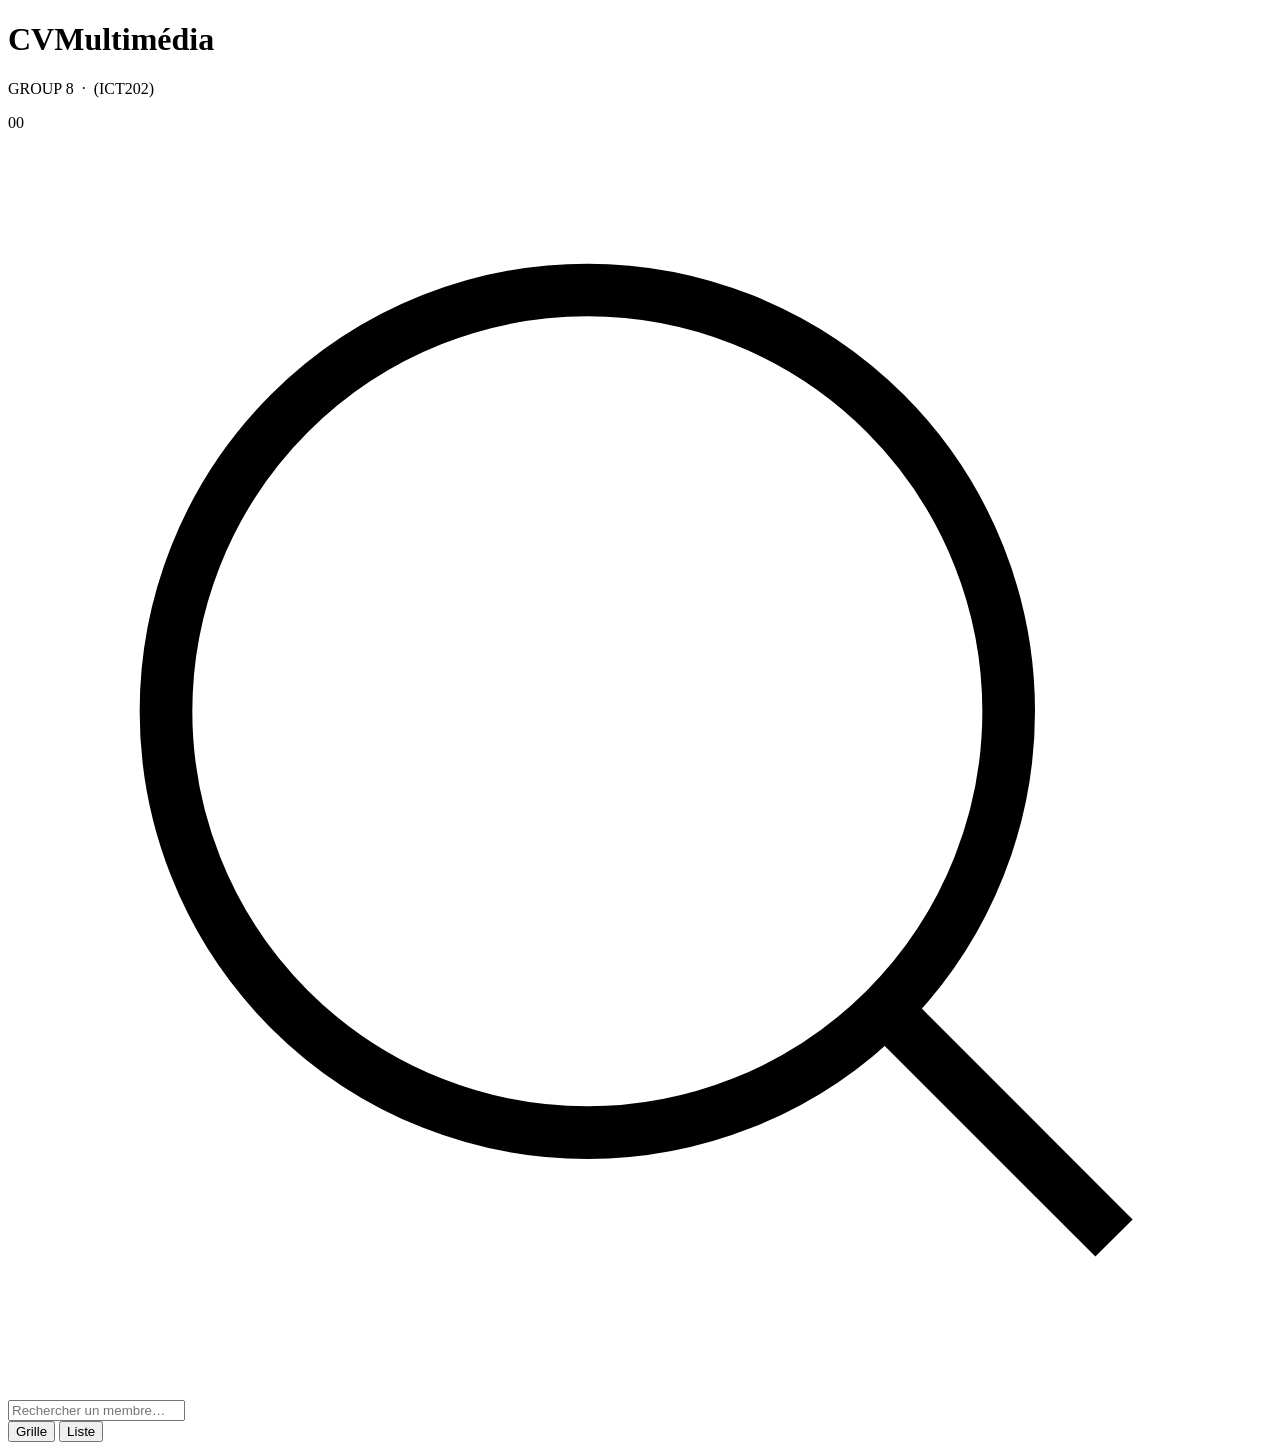
==== arielle-klod/index.html @ e1c31c16 "Ajout des fichiers du cv" ====
<!DOCTYPE html>
<html lang="fr">
<head>
  <meta charset="UTF-8" />
  <meta name="viewport" content="width=device-width, initial-scale=1.0" />
  <title>CV Multimedia — Notre Groupe</title>
  <link rel="stylesheet" href="style.css" />
</head>
<body>

  <header>
    <div class="header-left">
      <h1>CV<span>Multimédia</span></h1>
      <p>GROUP 8 &nbsp;·&nbsp; (ICT202)</p>
    </div>
    <div class="member-count" id="memberCount">00</div>
  </header>

  <div class="toolbar">
    <div class="search-box">
      <svg xmlns="http://www.w3.org/2000/svg" fill="none" viewBox="0 0 24 24" stroke="currentColor">
        <circle cx="11" cy="11" r="8"/><line x1="21" y1="21" x2="16.65" y2="16.65"/>
      </svg>
      <input type="text" id="searchInput" placeholder="Rechercher un membre…" />
    </div>
    <div class="view-toggle">
      <button class="view-btn active" data-view="grid">Grille</button>
      <button class="view-btn" data-view="list">Liste</button>
    </div>
  </div>

  <div class="grid" id="grid"></div>

  <script src="script.js"></script>
</body>
</html>
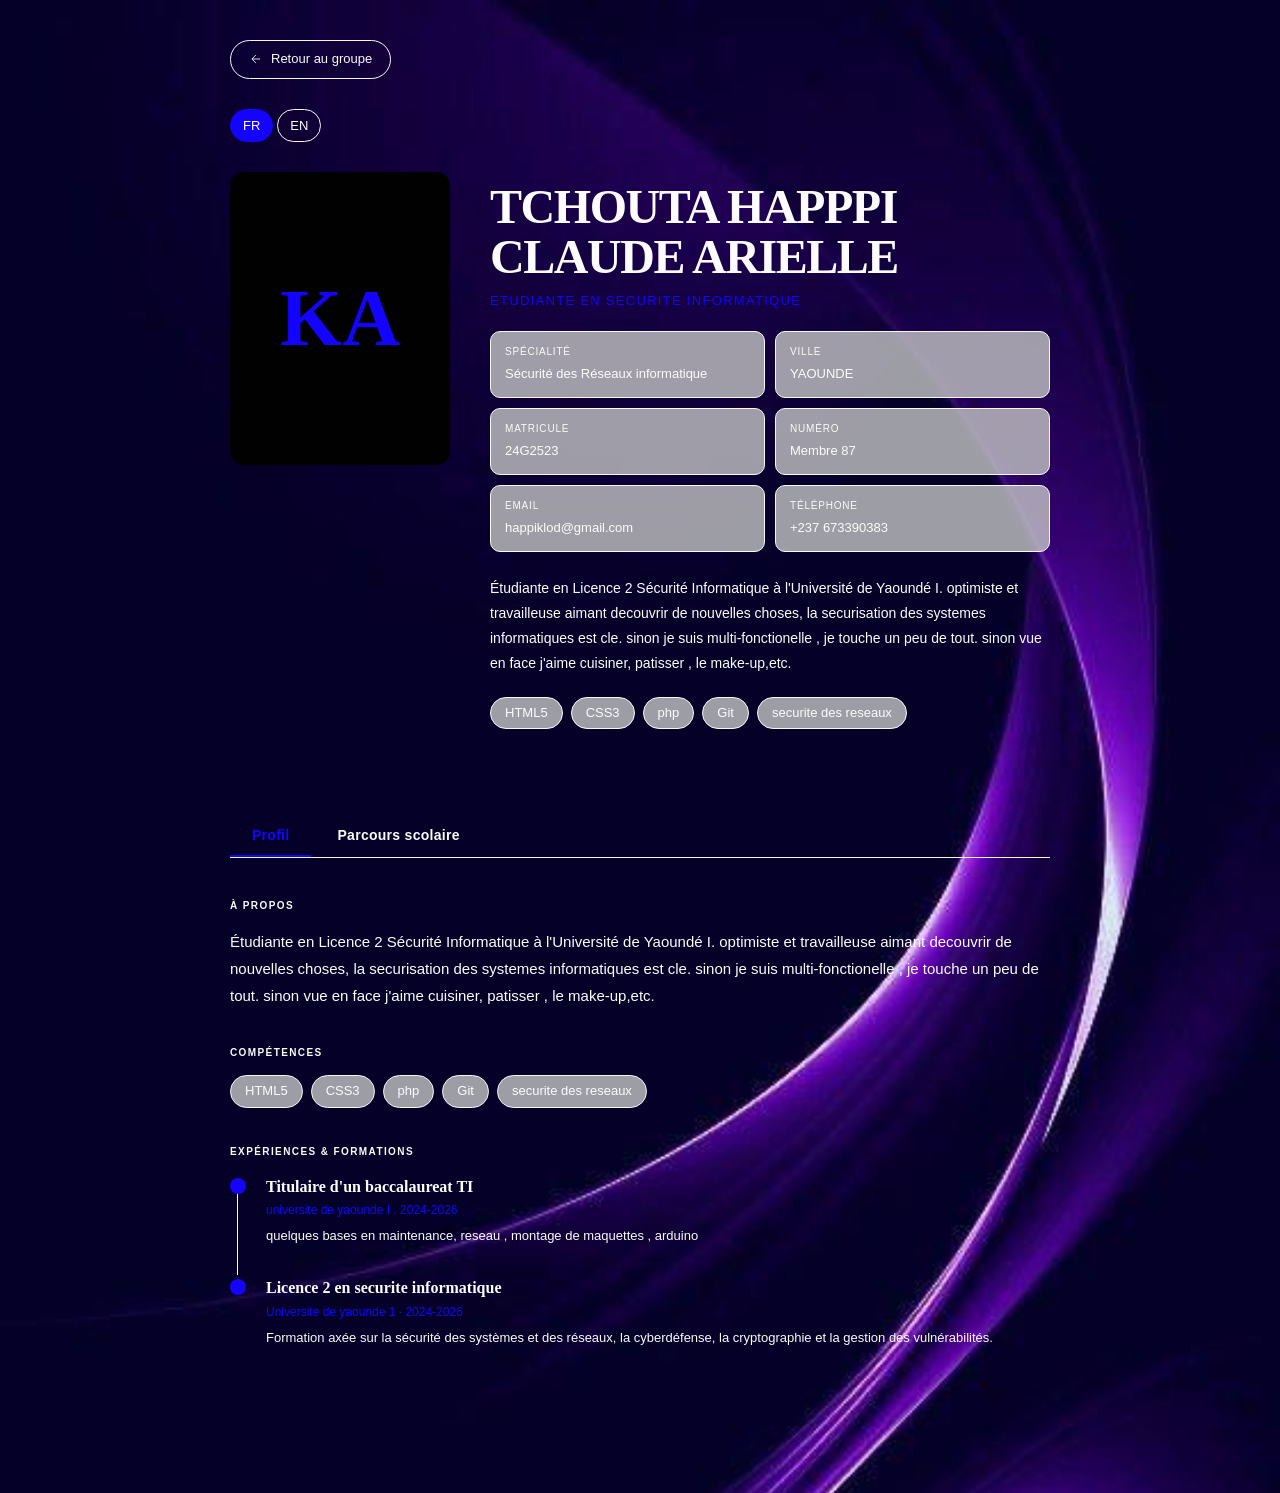
==== commit e93f66c7: "changes on fields Matricule and Number, and title of the page for arielle-klod, and color for charle" ====
--- a/arielle-klod/index.html
+++ b/arielle-klod/index.html
@@ -3,34 +3,236 @@
 <head>
   <meta charset="UTF-8" />
   <meta name="viewport" content="width=device-width, initial-scale=1.0" />
-  <title>CV Multimedia — Notre Groupe</title>
-  <link rel="stylesheet" href="style.css" />
+  <title>CV — Membre Numero87</title>
+  <!-- Le CSS est partagé : on remonte d'un niveau -->
+  <link rel="stylesheet" href="../style.css" />
 </head>
 <body>
 
-  <header>
-    <div class="header-left">
-      <h1>CV<span>Multimédia</span></h1>
-      <p>GROUP 8 &nbsp;·&nbsp; (ICT202)</p>
-    </div>
-    <div class="member-count" id="memberCount">00</div>
-  </header>
-
-  <div class="toolbar">
-    <div class="search-box">
-      <svg xmlns="http://www.w3.org/2000/svg" fill="none" viewBox="0 0 24 24" stroke="currentColor">
-        <circle cx="11" cy="11" r="8"/><line x1="21" y1="21" x2="16.65" y2="16.65"/>
+  <div class="member-page">
+
+    <!-- Bouton retour -->
+    <a class="back-btn" href="../index.html">
+      <svg xmlns="http://www.w3.org/2000/svg" fill="none" viewBox="0 0 24 24" stroke="currentColor" stroke-width="1.5">
+        <path d="M19 12H5M12 19l-7-7 7-7"/>
       </svg>
-      <input type="text" id="searchInput" placeholder="Rechercher un membre…" />
-    </div>
-    <div class="view-toggle">
-      <button class="view-btn active" data-view="grid">Grille</button>
-      <button class="view-btn" data-view="list">Liste</button>
-    </div>
-  </div>
-
-  <div class="grid" id="grid"></div>
-
-  <script src="script.js"></script>
+      Retour au groupe
+    </a>
+
+    <!-- Language toggle -->
+    <div class="lang-toggle">
+      <button class="lang-btn active" data-lang="fr">FR</button>
+      <button class="lang-btn" data-lang="en">EN</button>
+    </div>
+
+    <!-- HERO -->
+    <div class="member-hero">
+      <div id="photoWrap"></div>
+
+      <div class="member-hero-info">
+        <div class="member-name"  id="heroName"></div>
+        <div class="member-role"  id="heroRole"></div>
+
+        <div class="member-info-grid" id="infoGrid"></div>
+
+        <p class="member-bio-short" id="heroBio"></p>
+
+        <div class="skills-wrap" id="heroSkills"></div>
+      </div>
+    </div>
+
+    <!-- TABS -->
+    <nav class="tabs-nav">
+      <button class="tab-btn active" data-tab="profil"><b>Profil</b></button>
+      <button class="tab-btn"        data-tab="parcours"><b>Parcours scolaire</b></button>
+    </nav>
+
+    <!-- TAB : PROFIL -->
+    <div class="tab-panel active" id="tab-profil">
+      <div class="section-title"><b>À propos</b></div>
+      <p id="fullBio" style="font-size:15px;line-height:1.8;color:var(--text);margin-bottom:36px"></p>
+
+      <div class="section-title"><b>Compétences</b></div>
+      <div class="skills-wrap" id="skillsFull"></div>
+
+      <div class="section-title"><b>Expériences &amp; Formations</b></div>
+      <div class="timeline" id="timeline"></div>
+    </div>
+
+    <!-- TAB : PARCOURS -->
+    <div class="tab-panel" id="tab-parcours">
+
+      <div class="section-title"><b>Vidéo de présentation</b></div>
+      <video id="memberVideo" class="member-video" controls>
+        Votre navigateur ne supporte pas la vidéo HTML5.
+      </video>
+
+      <div class="section-title"><b>Message audio</b></div>
+      <div class="audio-wrap">
+        <span class="audio-label">Écoute le message de <span id="audioName"></span></span>
+        <audio id="memberAudio" controls>
+          Votre navigateur ne supporte pas l'audio HTML5.
+        </audio>
+      </div>
+
+    </div>
+
+  </div><!-- /member-page -->
+
+  <!-- Données personnelles du membre -->
+  <script src="data.js"></script>
+
+  <!-- Logique d'affichage -->
+  <script>
+    let currentLang = 'fr';
+
+    /* ── Titre de l'onglet ── */
+    document.title = 'CV — ' + MEMBER.name;
+    document.documentElement.style.setProperty('--accent', MEMBER.color || '#c8f060');
+
+    /* ── Photo ── */
+    const photoWrap = document.getElementById('photoWrap');
+    const img = document.createElement('img');
+    img.className  = 'member-hero-photo';
+    img.src        = 'photo.jpg';
+    img.alt        = MEMBER.name;
+    img.onerror    = function () {
+      this.remove();
+      const ph = document.createElement('div');
+      ph.className   = 'member-hero-placeholder';
+      ph.style.color = MEMBER.color || '#c8f060';
+      ph.textContent = MEMBER.initials || '??';
+      photoWrap.appendChild(ph);
+    };
+    photoWrap.appendChild(img);
+
+    /* ── Fonction pour mettre à jour les textes selon la langue ── */
+    function updateTexts() {
+      const lang = currentLang;
+      const suffix = lang === 'en' ? '_en' : '';
+
+      document.getElementById('heroName').textContent = MEMBER['name' + suffix] || MEMBER.name;
+      document.getElementById('heroRole').textContent = MEMBER['role' + suffix] || MEMBER.role;
+      document.getElementById('heroBio').textContent  = MEMBER['bio' + suffix] || MEMBER.bio;
+      document.getElementById('fullBio').textContent  = MEMBER['bio' + suffix] || MEMBER.bio;
+      document.getElementById('audioName').textContent = (MEMBER['name' + suffix] || MEMBER.name).split(' ')[0];
+
+      /* Info grid */
+      const infoGrid = document.getElementById('infoGrid');
+      infoGrid.innerHTML = '';
+      const possibleFields = [
+        { key: 'specialty', labelFr: 'Spécialité', labelEn: 'Specialty' },
+        { key: 'city', labelFr: 'Ville', labelEn: 'City' },
+        { key: 'Matricule', labelFr: 'Matricule', labelEn: 'Matricule', altKeys: ['matricule'] },
+        { key: 'Numero', labelFr: 'Numéro', labelEn: 'Number', altKeys: ['Number', 'number'] },
+        { key: 'email', labelFr: 'Email', labelEn: 'Email' },
+        { key: 'phone', labelFr: 'Téléphone', labelEn: 'Phone' },
+        { key: 'website', labelFr: 'Site web', labelEn: 'Website', isLink: true },
+      ];
+      possibleFields.forEach(field => {
+        let value = MEMBER[field.key + suffix] || MEMBER[field.key];
+        if (!value && field.altKeys) {
+          for (const alt of field.altKeys) {
+            value = MEMBER[alt + suffix] || MEMBER[alt];
+            if (value) break;
+          }
+        }
+        if (value) {
+          const label = lang === 'en' ? field.labelEn : field.labelFr;
+          let displayValue = value;
+          if (field.isLink && value) {
+            displayValue = `<a href="${value}" target="_blank" style="color:var(--accent);text-decoration:none;">${value.replace(/^https?:\/\//, '')}</a>`;
+          }
+          infoGrid.innerHTML += `
+            <div class="info-item">
+              <div class="info-item-label">${label}</div>
+              <div class="info-item-value">${displayValue}</div>
+            </div>`;
+        }
+      });
+
+      /* Compétences */
+      function renderSkills(targetId) {
+        const el = document.getElementById(targetId);
+        el.innerHTML = '';
+        const skills = MEMBER['skills' + suffix] || MEMBER.skills || [];
+        skills.forEach(s => {
+          const span = document.createElement('span');
+          span.className   = 'skill-tag';
+          span.textContent = s;
+          el.appendChild(span);
+        });
+      }
+      renderSkills('heroSkills');
+      renderSkills('skillsFull');
+
+      /* Timeline parcours */
+      const timeline = document.getElementById('timeline');
+      timeline.innerHTML = '';
+      const parcours = MEMBER.parcours_scolaire || MEMBER.parcours || [];
+      parcours.forEach((entry, index) => {
+        const entryDiv = document.createElement('div');
+        entryDiv.className = 'timeline-entry';
+        entryDiv.dataset.time = entry.time || '00:00';
+        entryDiv.innerHTML = `
+          <div class="timeline-dot" style="background:${MEMBER.color || '#c8f060'}"></div>
+          <div class="timeline-content">
+            <div class="timeline-title">${entry['title' + suffix] || entry.title}</div>
+            <div class="timeline-sub">${entry['sub' + suffix] || entry.sub}</div>
+            <div class="timeline-desc">${entry['desc' + suffix] || entry.desc}</div>
+          </div>
+        `;
+        entryDiv.addEventListener('click', () => {
+          const timeStr = entry.time || '00:00';
+          const [min, sec] = timeStr.split(':').map(Number);
+          const time = min * 60 + sec;
+          const video = document.getElementById('memberVideo');
+          const audio = document.getElementById('memberAudio');
+          if (video) video.currentTime = time;
+          if (audio) audio.currentTime = time;
+          // Switch to parcours tab
+          document.querySelectorAll('.tab-btn').forEach(b => b.classList.remove('active'));
+          document.querySelectorAll('.tab-panel').forEach(p => p.classList.remove('active'));
+          document.querySelector('[data-tab="parcours"]').classList.add('active');
+          document.getElementById('tab-parcours').classList.add('active');
+        });
+        timeline.appendChild(entryDiv);
+      });
+    }
+
+    /* ── Vidéo & Audio ── */
+    if (MEMBER.video) document.getElementById('memberVideo').src = MEMBER.video;
+    if (MEMBER.audio) document.getElementById('memberAudio').src = MEMBER.audio;
+
+    /* ── Language toggle ── */
+    document.querySelectorAll('.lang-btn').forEach(btn => {
+      btn.addEventListener('click', () => {
+        document.querySelectorAll('.lang-btn').forEach(b => b.classList.remove('active'));
+        btn.classList.add('active');
+        currentLang = btn.dataset.lang;
+        updateTexts();
+      });
+    });
+
+    /* ── Tabs ── */
+    document.querySelectorAll('.tab-btn').forEach(btn => {
+      btn.addEventListener('click', () => {
+        document.querySelectorAll('.tab-btn').forEach(b => b.classList.remove('active'));
+        document.querySelectorAll('.tab-panel').forEach(p => p.classList.remove('active'));
+        btn.classList.add('active');
+        document.getElementById('tab-' + btn.dataset.tab).classList.add('active');
+
+        /* Pause médias quand on quitte l'onglet parcours */
+        if (btn.dataset.tab !== 'parcours') {
+          document.getElementById('memberVideo').pause();
+          document.getElementById('memberAudio').pause();
+        }
+      });
+    });
+
+    /* ── Initial update ── */
+    updateTexts();
+  </script>
+
 </body>
 </html>
--- a/style.css
+++ b/style.css
@@ -0,0 +1,658 @@
+/* =====================================================
+   TROMBINOSCOPE — style.css
+   Partagé par index.html et toutes les pages membres
+   ===================================================== */
+
+*, *::before, *::after { box-sizing: border-box; margin: 0; padding: 0; }
+
+:root {
+  --bg:           #1319d3;
+  --surface:      #c4c5c5cc;
+  --surface2:     #010101;
+  --accent:       #161351;
+  --accent2:      #9a38a1;
+  --text:         #fdfcfc;
+  --muted:        #fbfafa;
+  --border:       #f6f8fa;
+  --radius:       8px;
+  --font-display: Georgia, 'Times New Roman', serif;
+  --font-body:    -apple-system, BlinkMacSystemFont, 'Segoe UI', sans-serif;
+}
+
+
+body {
+  background-image: url('WhatsApp Image 2026-05-07 at 22.55.44.jpeg');
+  background-size: cover;
+  color: var(--text);
+  font-family: var(--font-body);
+  min-height: 100vh;
+  overflow-x: hidden;
+  line-height: 1.6;
+}
+
+/* ── SCROLLBAR ── */
+::-webkit-scrollbar { width: 6px; }
+::-webkit-scrollbar-track { background: rgba(13, 0, 84, 0.05); }
+::-webkit-scrollbar-thumb { background: rgba(125,90,60,0.30); border-radius: 3px; }
+
+
+/* ══════════════════════════════════════════
+   HEADER
+══════════════════════════════════════════ */
+header {
+  padding: 52px 32px 36px;
+  max-width: 1100px;
+  margin: 0 auto 50px;
+  display: flex;
+  align-items: flex-end;
+  justify-content: space-between;
+  flex-wrap: wrap;
+  gap: 24px;
+}
+
+.header-left h1 {
+  font-family: var(--font-display);
+  font-size: clamp(2rem, 4.5vw, 3.5rem);
+  font-weight: 700;
+  line-height: 1.05;
+  letter-spacing: -0.02em;
+}
+
+.header-left h1 span { color: var(--accent2); }
+
+.header-left p {
+  margin-top: 10px;
+  color: var(--muted);
+  font-size: 15px;
+  font-weight: 400;
+  letter-spacing: 0;
+  text-transform: none;
+}
+
+.member-count {
+  font-family: var(--font-display);
+  font-size: clamp(3rem, 5vw, 4rem);
+  color: var(--accent2);
+  letter-spacing: -0.03em;
+  line-height: 1;
+}
+
+/* ══════════════════════════════════════════
+   TOOLBAR
+══════════════════════════════════════════ */
+.toolbar {
+  max-width: 1100px;
+  margin: 0 auto 40px;
+  padding: 0 32px;
+  display: flex;
+  gap: 14px;
+  flex-wrap: wrap;
+  align-items: center;
+}
+
+.search-box {
+  position: relative;
+  flex: 1;
+  min-width: 220px;
+  max-width: 380px;
+}
+
+.search-box input {
+  width: 100%;
+  background: var(--surface);
+  border: 1px solid var(--border);
+  border-radius: 8px;
+  padding: 12px 16px 12px 44px;
+  color: var(--text);
+  font-family: var(--font-body);
+  font-size: 14px;
+  outline: none;
+}
+
+.search-box input:focus { border-color: var(--accent); }
+.search-box input::placeholder { color: var(--muted); }
+
+.search-box svg {
+  position: absolute;
+  left: 14px;
+  top: 50%;
+  transform: translateY(-50%);
+  color: var(--muted);
+  width: 16px;
+  height: 16px;
+}
+
+.view-toggle {
+  display: flex;
+  gap: 6px;
+  background: #7a7b7b;
+  border-radius: 8px;
+  padding: 6px;
+  border: 1px solid var(--border);
+}
+
+.view-btn {
+  background: none;
+  border: none;
+  cursor: pointer;
+  padding: 8px 16px;
+  border-radius: 4px;
+  color: var(--muted);
+  font-size: 13px;
+  font-family: var(--font-body);
+}
+
+.view-btn.active {
+  background: var(--accent);
+  color: #000000;
+  font-weight: 500;
+}
+
+/* ══════════════════════════════════════════
+   CARDS GRID
+══════════════════════════════════════════ */
+.grid {
+  max-width: 1200px;
+  margin: 0 auto;
+  padding: 0 40px 80px;
+  display: grid;
+  grid-template-columns: repeat(auto-fill, minmax(300px, 1fr));
+  gap: 20px;
+}
+
+.grid.list-view {
+  grid-template-columns: 1fr;
+  max-width: 800px;
+}
+
+/* ── CARD ── */
+.card {
+  background: var(--surface);
+  border: 1px solid var(--border);
+  border-radius: 8px;
+  overflow: hidden;
+}
+
+.card:hover {
+  border-color: var(--accent);
+}
+
+.card-photo {
+  width: 100%;
+  aspect-ratio: 4/3;
+  object-fit: cover;
+  display: block;
+  background: #747679;
+}
+
+.card-photo-placeholder {
+  width: 100%;
+  aspect-ratio: 4/3;
+  background: #a755de;
+  display: flex;
+  align-items: center;
+  justify-content: center;
+  font-family: var(--font-display);
+  font-size: 3rem;
+  color: var(--accent);
+  font-weight: 700;
+}
+
+.card-body { padding: 24px; }
+
+.card-name {
+  font-family: var(--font-display);
+  font-size: 1.3rem;
+  font-weight: 700;
+  letter-spacing: -0.02em;
+  margin-bottom: 6px;
+}
+
+.card-role {
+  font-size: 12px;
+  color: var(--accent);
+  text-transform: none;
+  letter-spacing: 0.02em;
+  font-weight: 500;
+  margin-bottom: 14px;
+}
+
+.card-bio {
+  font-size: 14px;
+  color: var(--muted);
+  line-height: 1.75;
+  margin-bottom: 18px;
+}
+
+.card-tags {
+  display: flex;
+  flex-wrap: wrap;
+  gap: 6px;
+}
+
+.tag {
+  background: #972fc7;
+  border: 1px solid var(--border);
+  border-radius: 4px;
+  padding: 3px 10px;
+  font-size: 11px;
+  color: var(--muted);
+  font-weight: 300;
+}
+
+.card-footer {
+  border-top: 1px solid var(--border);
+  padding: 14px 20px;
+  display: flex;
+  align-items: center;
+  justify-content: flex-end;
+}
+
+.parcours-link {
+  display: inline-flex;
+  align-items: center;
+  gap: 8px;
+  background: var(--accent);
+  border: none;
+  border-radius: 4px;
+  padding: 9px 18px;
+  color: #ffffff;
+  font-family: var(--font-body);
+  font-size: 13px;
+  font-weight: 500;
+  cursor: pointer;
+  text-decoration: none;
+}
+
+.parcours-link:hover {
+  background: #0a0f1b;
+}
+
+.parcours-link svg { width: 14px; height: 14px; flex-shrink: 0; }
+
+/* LIST VIEW */
+.grid.list-view .card {
+  display: flex;
+  flex-direction: row;
+  align-items: stretch;
+}
+
+.grid.list-view .card-photo,
+.grid.list-view .card-photo-placeholder {
+  width: 130px;
+  flex-shrink: 0;
+  aspect-ratio: unset;
+  height: auto;
+  border-radius: 0;
+  font-size: 2rem;
+}
+
+.grid.list-view .card-body { flex: 1; }
+
+.grid.list-view .card-footer {
+  border-top: none;
+  border-left: 0.5px solid var(--border);
+  padding: 20px 16px;
+  flex-direction: column;
+  justify-content: center;
+  min-width: 120px;
+}
+
+/* EMPTY STATE */
+.empty {
+  grid-column: 1/-1;
+  text-align: center;
+  padding: 80px 20px;
+  color: var(--muted);
+}
+
+.empty-icon { font-size: 3rem; margin-bottom: 16px; opacity: 0.3; }
+.empty p { font-size: 14px; }
+
+
+/* ══════════════════════════════════════════
+   MEMBER PAGE  (member-template/index.html)
+══════════════════════════════════════════ */
+
+/* Back button */
+.back-btn {
+  display: inline-flex;
+  align-items: center;
+  gap: 8px;
+  background: none;
+  border: 0.5px solid var(--border);
+  border-radius: 30px;
+  padding: 8px 18px;
+  color: var(--muted);
+  font-family: var(--font-body);
+  font-size: 13px;
+  cursor: pointer;
+  text-decoration: none;
+  transition: all 0.2s;
+  margin-bottom: 30px;
+  display: inline-flex;
+}
+
+.back-btn:hover { border-color: var(--accent); color: var(--accent); }
+.back-btn svg { width: 14px; height: 14px; }
+
+/* Language toggle */
+.lang-toggle {
+  display: flex;
+  gap: 4px;
+  margin-bottom: 30px;
+}
+
+.lang-btn {
+  background: none;
+  border: 0.5px solid var(--border);
+  border-radius: 20px;
+  padding: 8px 12px;
+  color: var(--muted);
+  font-family: var(--font-body);
+  font-size: 13px;
+  cursor: pointer;
+  transition: all 0.2s;
+}
+
+.lang-btn.active {
+  background: var(--accent);
+  color: rgb(255, 255, 255);
+  border-color: var(--accent);
+}
+
+.lang-btn:hover {
+  border-color: var(--accent);
+  color: var(--accent);
+}
+
+/* Member page layout */
+.member-page {
+  max-width: 900px;
+  margin: 0 auto;
+  padding: 40px 40px 80px;
+}
+
+.member-hero {
+  display: grid;
+  grid-template-columns: 220px 1fr;
+  gap: 40px;
+  margin-bottom: 50px;
+  align-items: start;
+}
+
+.member-hero-photo {
+  width: 100%;
+  aspect-ratio: 3/4;
+  object-fit: cover;
+  border-radius: 14px;
+  background: var(--surface2);
+  display: block;
+}
+
+.member-hero-placeholder {
+  width: 100%;
+  aspect-ratio: 3/4;
+  background: var(--surface2);
+  border-radius: 14px;
+  display: flex;
+  align-items: center;
+  justify-content: center;
+  font-family: var(--font-display);
+  font-size: 5rem;
+  font-weight: 800;
+}
+
+.member-hero-info { padding-top: 10px; }
+
+.member-name {
+  font-family: var(--font-display);
+  font-size: clamp(2rem, 4vw, 3rem);
+  font-weight: 800;
+  letter-spacing: -0.03em;
+  line-height: 1.05;
+  margin-bottom: 8px;
+}
+
+.member-role {
+  font-size: 13px;
+  color: var(--accent);
+  text-transform: uppercase;
+  letter-spacing: 0.1em;
+  font-weight: 500;
+  margin-bottom: 20px;
+}
+
+.member-info-grid {
+  display: grid;
+  grid-template-columns: 1fr 1fr;
+  gap: 10px;
+  margin-bottom: 24px;
+}
+
+.info-item {
+  background: var(--surface);
+  border: 0.5px solid var(--border);
+  border-radius: 10px;
+  padding: 12px 14px;
+}
+
+.info-item-label {
+  font-size: 10px;
+  color: var(--muted);
+  text-transform: uppercase;
+  letter-spacing: 0.08em;
+  margin-bottom: 4px;
+}
+
+.info-item-value {
+  font-size: 13px;
+  font-weight: 500;
+  word-break: break-all;
+}
+
+.member-bio-short {
+  font-size: 14px;
+  line-height: 1.8;
+  color: var(--text);
+  margin-bottom: 20px;
+}
+
+/* TABS */
+.tabs-nav {
+  display: flex;
+  gap: 4px;
+  border-bottom: 0.5px solid var(--border);
+  margin-bottom: 40px;
+}
+
+.tab-btn {
+  background: none;
+  border: none;
+  border-bottom: 2px solid transparent;
+  padding: 12px 22px;
+  color: var(--muted);
+  font-family: var(--font-body);
+  font-size: 14px;
+  font-weight: 400;
+  cursor: pointer;
+  transition: all 0.2s;
+  margin-bottom: -0.5px;
+  letter-spacing: 0.02em;
+}
+
+.tab-btn.active {
+  color: var(--accent);
+  border-bottom-color: var(--accent);
+  font-weight: 500;
+}
+
+.tab-panel { display: none; }
+.tab-panel.active { display: block; animation: fadeUp 0.3s both; }
+
+/* SECTION TITLES */
+.section-title {
+  font-size: 10px;
+  text-transform: uppercase;
+  letter-spacing: 0.14em;
+  color: var(--muted);
+  font-weight: 500;
+  margin-bottom: 14px;
+}
+
+.read-bio-btn {
+  background: none;
+  border: 1px solid var(--border);
+  border-radius: 6px;
+  padding: 6px 8px;
+  color: var(--muted);
+  cursor: pointer;
+  transition: all 0.2s;
+  display: flex;
+  align-items: center;
+  justify-content: center;
+}
+
+.read-bio-btn:hover {
+  background: var(--accent);
+  color: white;
+  border-color: var(--accent);
+}
+
+.read-bio-btn:active {
+  transform: scale(0.95);
+}
+
+/* COMPÉTENCES */
+.skills-wrap {
+  display: flex;
+  flex-wrap: wrap;
+  gap: 8px;
+  margin-bottom: 36px;
+}
+
+.skill-tag {
+  background: var(--surface);
+  border: 0.5px solid var(--border);
+  border-radius: 20px;
+  padding: 5px 14px;
+  font-size: 13px;
+  color: var(--text);
+  font-weight: 300;
+}
+
+/* PARCOURS TIMELINE */
+.timeline { margin-bottom: 36px; }
+
+.timeline-entry {
+  display: flex;
+  gap: 20px;
+  padding-bottom: 28px;
+  position: relative;
+  cursor: pointer;
+  transition: opacity 0.2s;
+}
+
+.timeline-entry:hover {
+  opacity: 0.8;
+}
+
+.timeline-entry::before {
+  content: '';
+  position: absolute;
+  left: 7px;
+  top: 16px;
+  bottom: 0;
+  width: 1px;
+  background: var(--border);
+}
+
+.timeline-entry:last-child::before { display: none; }
+
+.timeline-dot {
+  width: 16px;
+  height: 16px;
+  border-radius: 50%;
+  background: var(--accent);
+  flex-shrink: 0;
+  margin-top: 4px;
+  position: relative;
+  z-index: 1;
+}
+
+.timeline-content { flex: 1; }
+
+.timeline-title {
+  font-family: var(--font-display);
+  font-size: 1rem;
+  font-weight: 700;
+  margin-bottom: 2px;
+}
+
+.timeline-sub {
+  font-size: 12px;
+  color: var(--accent);
+  margin-bottom: 6px;
+  font-weight: 500;
+}
+
+.timeline-desc {
+  font-size: 13px;
+  color: var(--muted);
+  line-height: 1.6;
+}
+
+/* VIDEO */
+
+.member-video {
+  width: 100%;
+  border-radius: 12px;
+  aspect-ratio: 16/9;
+  background: #000;
+  display: block;
+  object-fit: contain; /* ✅ Changé : affiche toute la vidéo */
+  margin-bottom: 36px;
+}
+
+
+
+/* AUDIO */
+.audio-wrap {
+  background: var(--surface);
+  border: 0.5px solid var(--border);
+  border-radius: 12px;
+  padding: 20px 24px;
+  display: flex;
+  flex-direction: column;
+  gap: 10px;
+}
+
+.audio-label {
+  font-size: 13px;
+  color: var(--muted);
+}
+
+.audio-wrap audio {
+  width: 100%;
+  accent-color: var(--accent);
+}
+
+/* ══════════════════════════════════════════
+   RESPONSIVE
+══════════════════════════════════════════ */
+@media (max-width: 768px) {
+  header { padding: 40px 20px 30px; margin-bottom: 40px; }
+  .toolbar { padding: 0 20px; }
+  .grid { padding: 0 20px 60px; grid-template-columns: 1fr; }
+
+  .grid.list-view .card { flex-direction: column; }
+  .grid.list-view .card-photo,
+  .grid.list-view .card-photo-placeholder { width: 100%; height: 180px; border-radius: 0; }
+  .grid.list-view .card-footer { border-left: none; border-top: 0.5px solid var(--border); flex-direction: row; }
+
+  .member-page { padding: 24px 20px 60px; }
+  .member-hero { grid-template-columns: 1fr; gap: 24px; }
+  .member-hero-photo, .member-hero-placeholder { aspect-ratio: 16/9; }
+  .member-info-grid { grid-template-columns: 1fr; }
+  .tabs-nav { overflow-x: auto; }
+}
